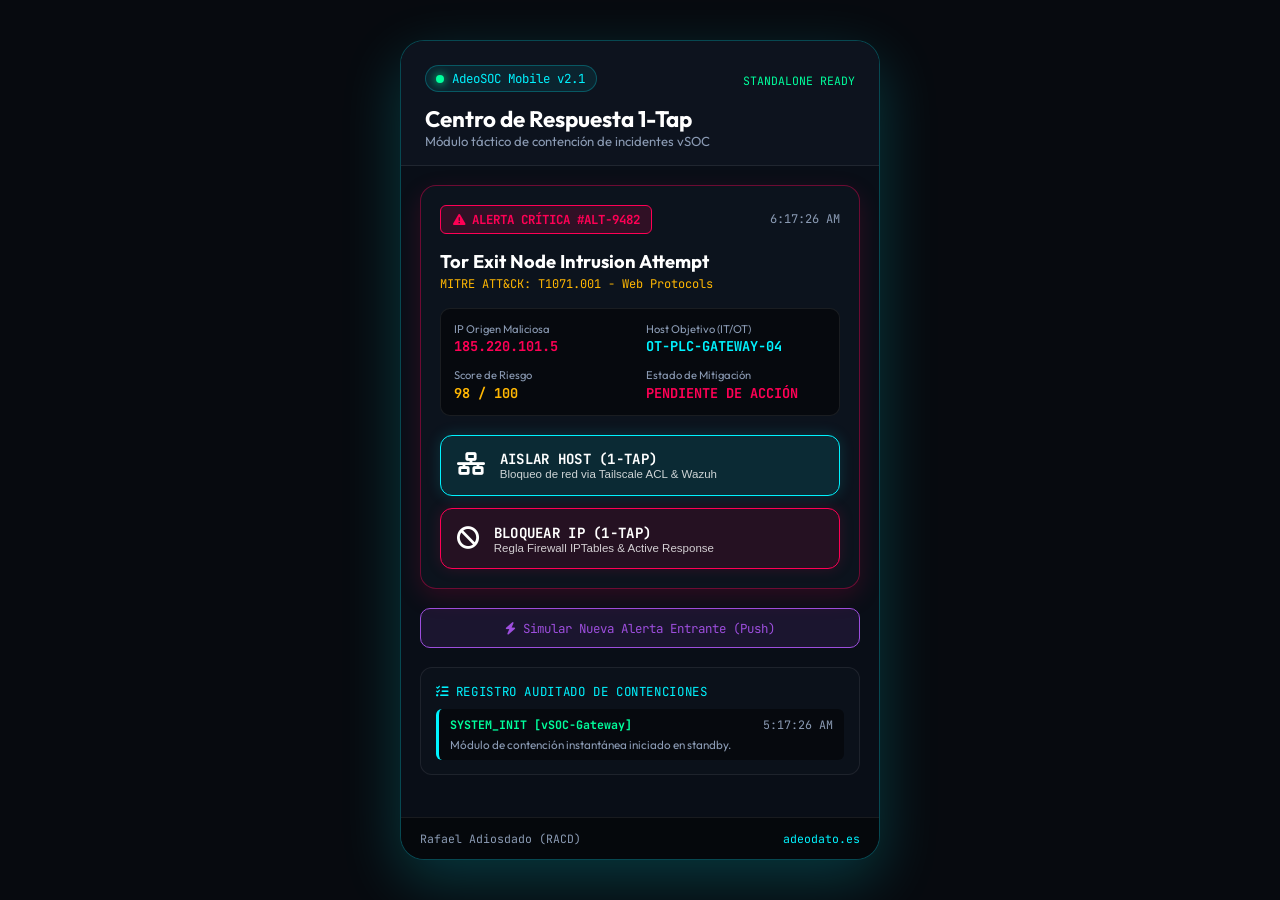
==== AdeoSOC_Simulador_1Tap.html @ 911e6d50 "Añadir Simulador Táctico 1-Tap AdeoSOC standalone a la web pública" ====
<!DOCTYPE html>
<html lang="es">
<head>
  <meta charset="UTF-8">
  <meta name="viewport" content="width=device-width, initial-scale=1.0">
  <title>AdeoSOC | Simulador Táctico de Contención 1-Tap</title>
  <link rel="preconnect" href="https://fonts.googleapis.com">
  <link rel="preconnect" href="https://fonts.gstatic.com" crossorigin>
  <link href="https://fonts.googleapis.com/css2?family=JetBrains+Mono:wght@400;500;700&family=Outfit:wght@400;500;600;700&display=swap" rel="stylesheet">
  <link rel="stylesheet" href="https://cdnjs.cloudflare.com/ajax/libs/font-awesome/6.4.0/css/all.min.css">
  <style>
    :root {
      --bg-dark: #070a0f;
      --bg-card: rgba(14, 20, 31, 0.9);
      --bg-card-hover: rgba(22, 32, 50, 0.95);
      --primary-cyan: #00f3ff;
      --accent-green: #00ff9d;
      --accent-alert: #ff0055;
      --accent-warning: #ffb703;
      --accent-purple: #9d4edd;
      --text-main: #f0f4f8;
      --text-muted: #8b9bb4;
      --border-cyber: rgba(0, 243, 255, 0.25);
      --glass-border: rgba(255, 255, 255, 0.08);
      --font-sans: 'Outfit', sans-serif;
      --font-mono: 'JetBrains Mono', monospace;
    }

    * {
      margin: 0;
      padding: 0;
      box-sizing: border-box;
    }

    body {
      background-color: var(--bg-dark);
      color: var(--text-main);
      font-family: var(--font-sans);
      min-height: 100vh;
      display: flex;
      justify-content: center;
      align-items: center;
      padding: 1.5rem 1rem;
    }

    .mono {
      font-family: var(--font-mono);
    }

    .simulator-container {
      width: 100%;
      max-width: 480px;
      background: #090e17;
      border: 1px solid var(--border-cyber);
      box-shadow: 0 20px 60px rgba(0, 243, 255, 0.2);
      border-radius: 24px;
      overflow: hidden;
      display: flex;
      flex-direction: column;
      min-height: 820px;
    }

    /* Header */
    .app-header {
      padding: 1.5rem 1.5rem 1rem;
      background: rgba(14, 20, 31, 0.95);
      border-bottom: 1px solid var(--glass-border);
    }

    .header-top {
      display: flex;
      justify-content: space-between;
      align-items: center;
      margin-bottom: 0.8rem;
    }

    .brand-badge {
      display: flex;
      align-items: center;
      gap: 0.5rem;
      font-size: 0.78rem;
      color: var(--primary-cyan);
      background: rgba(0, 243, 255, 0.08);
      padding: 0.25rem 0.65rem;
      border-radius: 20px;
      border: 1px solid var(--border-cyber);
    }

    .status-pulse {
      width: 8px;
      height: 8px;
      border-radius: 50%;
      background: var(--accent-green);
      box-shadow: 0 0 10px var(--accent-green);
      animation: pulse 2s infinite;
    }

    @keyframes pulse {
      0% { transform: scale(0.95); opacity: 1; }
      50% { transform: scale(1.1); opacity: 0.7; }
      100% { transform: scale(0.95); opacity: 1; }
    }

    .api-status {
      font-size: 0.72rem;
      color: var(--accent-green);
    }

    .app-title {
      font-size: 1.4rem;
      font-weight: 700;
      color: #fff;
    }

    .app-subtitle {
      font-size: 0.82rem;
      color: var(--text-muted);
    }

    /* Body */
    .app-body {
      padding: 1.2rem;
      flex: 1;
      display: flex;
      flex-direction: column;
      gap: 1.2rem;
      overflow-y: auto;
    }

    /* Alert Card */
    .alert-card {
      background: var(--bg-card);
      border: 1px solid rgba(255, 0, 85, 0.4);
      border-radius: 16px;
      padding: 1.2rem;
      box-shadow: 0 8px 25px rgba(255, 0, 85, 0.15);
      position: relative;
      transition: all 0.3s ease;
    }

    .alert-header {
      display: flex;
      justify-content: space-between;
      align-items: center;
      margin-bottom: 1rem;
    }

    .badge-critical {
      background: rgba(255, 0, 85, 0.15);
      color: var(--accent-alert);
      border: 1px solid var(--accent-alert);
      padding: 0.3rem 0.7rem;
      border-radius: 6px;
      font-weight: 700;
      font-size: 0.78rem;
      font-family: var(--font-mono);
    }

    .alert-time {
      font-size: 0.75rem;
      color: var(--text-muted);
    }

    .threat-type-box {
      margin-bottom: 1rem;
    }

    .threat-name {
      font-size: 1.15rem;
      color: #fff;
      font-weight: 700;
      margin-bottom: 0.2rem;
    }

    .threat-mitre {
      font-size: 0.75rem;
      color: var(--accent-warning);
    }

    .threat-metrics {
      display: grid;
      grid-template-columns: repeat(2, 1fr);
      gap: 0.8rem;
      margin-bottom: 1.2rem;
      background: rgba(5, 8, 12, 0.8);
      padding: 0.8rem;
      border-radius: 10px;
      border: 1px solid var(--glass-border);
    }

    .metric {
      display: flex;
      flex-direction: column;
    }

    .metric .label {
      font-size: 0.7rem;
      color: var(--text-muted);
    }

    .metric .val {
      font-size: 0.85rem;
      font-weight: 700;
      margin-top: 0.1rem;
    }

    .val.danger { color: var(--accent-alert); }
    .val.primary { color: var(--primary-cyan); }
    .val.risk { color: var(--accent-warning); }
    .val.status { color: var(--accent-green); }

    /* 1-Tap Action Buttons */
    .action-buttons-grid {
      display: flex;
      flex-direction: column;
      gap: 0.8rem;
    }

    .btn-action {
      display: flex;
      align-items: center;
      gap: 0.9rem;
      padding: 0.9rem 1rem;
      border-radius: 12px;
      border: 1px solid transparent;
      cursor: pointer;
      transition: all 0.25s cubic-bezier(0.16, 1, 0.3, 1);
      text-align: left;
      position: relative;
      overflow: hidden;
    }

    .btn-isolate {
      background: rgba(0, 243, 255, 0.1);
      border-color: var(--primary-cyan);
      color: #fff;
      box-shadow: 0 0 15px rgba(0, 243, 255, 0.15);
    }

    .btn-isolate:hover {
      background: var(--primary-cyan);
      color: #070a0f;
      transform: translateY(-2px);
      box-shadow: 0 0 25px rgba(0, 243, 255, 0.4);
    }

    .btn-block-ip {
      background: rgba(255, 0, 85, 0.1);
      border-color: var(--accent-alert);
      color: #fff;
      box-shadow: 0 0 15px rgba(255, 0, 85, 0.15);
    }

    .btn-block-ip:hover {
      background: var(--accent-alert);
      color: #fff;
      transform: translateY(-2px);
      box-shadow: 0 0 25px rgba(255, 0, 85, 0.4);
    }

    .btn-icon {
      font-size: 1.4rem;
    }

    .btn-text {
      display: flex;
      flex-direction: column;
    }

    .btn-title {
      font-size: 0.88rem;
      font-weight: 700;
      font-family: var(--font-mono);
      letter-spacing: 0.02em;
    }

    .btn-sub {
      font-size: 0.72rem;
      opacity: 0.8;
    }

    /* Trigger New Alert Box */
    .trigger-box {
      text-align: center;
    }

    .btn-trigger {
      width: 100%;
      padding: 0.65rem;
      background: rgba(157, 78, 221, 0.12);
      border: 1px solid var(--accent-purple);
      color: var(--accent-purple);
      border-radius: 10px;
      font-size: 0.78rem;
      cursor: pointer;
      transition: all 0.2s;
    }

    .btn-trigger:hover {
      background: var(--accent-purple);
      color: #fff;
    }

    /* Execution Banner */
    .execution-banner {
      background: rgba(0, 255, 157, 0.12);
      border: 1px solid var(--accent-green);
      padding: 0.8rem 1rem;
      border-radius: 10px;
      display: flex;
      align-items: center;
      gap: 0.8rem;
      animation: slideIn 0.3s cubic-bezier(0.16, 1, 0.3, 1);
    }

    @keyframes slideIn {
      from { opacity: 0; transform: translateY(-10px); }
      to { opacity: 1; transform: translateY(0); }
    }

    .exec-icon {
      font-size: 1.4rem;
      color: var(--accent-green);
    }

    .exec-title {
      font-size: 0.85rem;
      font-weight: 700;
      color: var(--accent-green);
      font-family: var(--font-mono);
    }

    .exec-desc {
      font-size: 0.75rem;
      color: var(--text-main);
    }

    /* Audit Section */
    .audit-section {
      background: rgba(14, 20, 31, 0.5);
      border: 1px solid var(--glass-border);
      border-radius: 12px;
      padding: 0.9rem;
    }

    .section-title {
      font-size: 0.78rem;
      color: var(--primary-cyan);
      margin-bottom: 0.6rem;
      text-transform: uppercase;
      letter-spacing: 0.05em;
    }

    .audit-logs-list {
      display: flex;
      flex-direction: column;
      gap: 0.5rem;
      max-height: 180px;
      overflow-y: auto;
    }

    .log-item {
      background: rgba(5, 8, 12, 0.8);
      padding: 0.5rem 0.7rem;
      border-radius: 6px;
      border-left: 3px solid var(--primary-cyan);
      font-size: 0.73rem;
    }

    .log-item-header {
      display: flex;
      justify-content: space-between;
      margin-bottom: 0.2rem;
      font-family: var(--font-mono);
    }

    .log-action {
      font-weight: 700;
      color: var(--accent-green);
    }

    .log-time {
      color: var(--text-muted);
    }

    .log-details {
      color: var(--text-muted);
    }

    /* Footer */
    .app-footer {
      padding: 0.8rem;
      background: #05080c;
      border-top: 1px solid var(--glass-border);
      text-align: center;
      font-size: 0.72rem;
      color: var(--text-muted);
      display: flex;
      justify-content: space-between;
      align-items: center;
      padding: 0.8rem 1.2rem;
    }

    .app-footer a {
      color: var(--primary-cyan);
      text-decoration: none;
    }
  </style>
</head>
<body>

  <div class="simulator-container">

    <!-- Header -->
    <header class="app-header">
      <div class="header-top">
        <div class="brand-badge">
          <span class="status-pulse"></span>
          <span class="mono">AdeoSOC Mobile v2.1</span>
        </div>
        <div class="header-right">
          <span class="api-status mono" id="api-status">STANDALONE READY</span>
        </div>
      </div>
      <h1 class="app-title">Centro de Respuesta 1-Tap</h1>
      <p class="app-subtitle">Módulo táctico de contención de incidentes vSOC</p>
    </header>

    <!-- Main Body -->
    <main class="app-body">
      
      <section class="alert-card" id="alert-card">
        <div class="alert-header">
          <span class="badge-critical"><i class="fa-solid fa-triangle-exclamation"></i> ALERTA CRÍTICA #<span id="alert-id">ALT-9482</span></span>
          <span class="alert-time mono" id="alert-time">--:--:--</span>
        </div>

        <div class="threat-type-box">
          <h2 class="threat-name" id="threat-name">Tor Exit Node Intrusion Attempt</h2>
          <div class="threat-mitre mono" id="threat-mitre">MITRE ATT&CK: T1071.001 - Web Protocols</div>
        </div>

        <div class="threat-metrics">
          <div class="metric">
            <span class="label">IP Origen Maliciosa</span>
            <span class="val mono danger" id="threat-ip">185.220.101.5</span>
          </div>
          <div class="metric">
            <span class="label">Host Objetivo (IT/OT)</span>
            <span class="val mono primary" id="threat-host">OT-PLC-GATEWAY-04</span>
          </div>
          <div class="metric">
            <span class="label">Score de Riesgo</span>
            <span class="val mono risk" id="threat-risk">98 / 100</span>
          </div>
          <div class="metric">
            <span class="label">Estado de Mitigación</span>
            <span class="val mono status" id="threat-status">PENDIENTE DE ACCIÓN</span>
          </div>
        </div>

        <!-- 1-TAP ACTION BUTTONS -->
        <div class="action-buttons-grid">
          <button class="btn-action btn-isolate" id="btn-isolate" onclick="executeContainment('isolate')">
            <div class="btn-icon"><i class="fa-solid fa-network-wired"></i></div>
            <div class="btn-text">
              <span class="btn-title">AISLAR HOST (1-TAP)</span>
              <span class="btn-sub">Bloqueo de red via Tailscale ACL & Wazuh</span>
            </div>
          </button>

          <button class="btn-action btn-block-ip" id="btn-block-ip" onclick="executeContainment('block-ip')">
            <div class="btn-icon"><i class="fa-solid fa-ban"></i></div>
            <div class="btn-text">
              <span class="btn-title">BLOQUEAR IP (1-TAP)</span>
              <span class="btn-sub">Regla Firewall IPTables & Active Response</span>
            </div>
          </button>
        </div>
      </section>

      <!-- Trigger New Incident Test Control -->
      <div class="trigger-box">
        <button class="btn-trigger mono" onclick="triggerNewAlert()">
          <i class="fa-solid fa-bolt"></i> Simular Nueva Alerta Entrante (Push)
        </button>
      </div>

      <!-- Execution Feedback Banner -->
      <div class="execution-banner" id="execution-banner" style="display: none;">
        <div class="exec-icon"><i class="fa-solid fa-circle-check"></i></div>
        <div class="exec-info">
          <div class="exec-title" id="exec-title">Contención Ejecutada en 0.38s</div>
          <div class="exec-desc" id="exec-desc">Aislamiento aplicado con éxito en Wazuh & Tailscale.</div>
        </div>
      </div>

      <!-- Live Audit Log Section -->
      <section class="audit-section">
        <div class="section-title mono">
          <i class="fa-solid fa-list-check"></i> Registro Auditado de Contenciones
        </div>
        <div class="audit-logs-list" id="audit-logs-list">
          <!-- Injected via JavaScript -->
        </div>
      </section>

    </main>

    <!-- Footer -->
    <footer class="app-footer mono">
      <span>Rafael Adiosdado (RACD)</span>
      <a href="https://adeodato.es" target="_blank">adeodato.es</a>
    </footer>

  </div>

  <script>
    // Standalone Interactive State Data
    let currentAlert = {
      alert_id: "ALT-9482",
      severity: "CRITICAL",
      source_ip: "185.220.101.5",
      target_host: "OT-PLC-GATEWAY-04",
      threat_type: "Tor Exit Node Intrusion Attempt",
      mitre_technique: "T1071.001 - Web Protocols",
      risk_score: 98,
      timestamp: new Date().toLocaleTimeString(),
      status: "UNHANDLED"
    };

    let auditLogs = [
      {
        id: "LOG-1001",
        timestamp: new Date(Date.now() - 3600000).toLocaleTimeString(),
        action: "SYSTEM_INIT",
        target: "vSOC-Gateway",
        operator: "SYSTEM",
        details: "Módulo de contención instantánea iniciado en standby."
      }
    ];

    const threatCatalog = [
      {
        threat_type: "Ransomware Outbreak Attempt",
        mitre_technique: "T1486 - Data Encrypted for Impact",
        target_host: "FINANCE-SRV-01",
        source_ip: "192.168.1.104",
        risk_score: 99
      },
      {
        threat_type: "Unauthorised SSH Brute-Force",
        mitre_technique: "T1110 - Brute Force",
        target_host: "LINUX-PROD-DB",
        source_ip: "45.142.214.88",
        risk_score: 94
      },
      {
        threat_type: "Modbus PLC Abnormal Command Ingress",
        mitre_technique: "T0855 - Unauthorized Command Message",
        target_host: "OT-SCADA-PLC-02",
        source_ip: "10.0.4.15",
        risk_score: 97
      }
    ];

    document.addEventListener('DOMContentLoaded', () => {
      renderAlert();
      renderLogs();
    });

    function renderAlert() {
      document.getElementById('alert-id').innerText = currentAlert.alert_id;
      document.getElementById('alert-time').innerText = currentAlert.timestamp;
      document.getElementById('threat-name').innerText = currentAlert.threat_type;
      document.getElementById('threat-mitre').innerText = `MITRE ATT&CK: ${currentAlert.mitre_technique}`;
      document.getElementById('threat-ip').innerText = currentAlert.source_ip;
      document.getElementById('threat-host').innerText = currentAlert.target_host;
      document.getElementById('threat-risk').innerText = `${currentAlert.risk_score} / 100`;

      const statusElem = document.getElementById('threat-status');
      const cardElem = document.getElementById('alert-card');

      if (currentAlert.status === 'CONTAINED_ISOLATED') {
        statusElem.innerText = 'HOST AISLADO (CONTENIDO)';
        statusElem.style.color = 'var(--accent-green)';
        cardElem.style.borderColor = 'var(--accent-green)';
      } else if (currentAlert.status === 'CONTAINED_IP_BLOCKED') {
        statusElem.innerText = 'IP BLOQUEADA (CONTENIDA)';
        statusElem.style.color = 'var(--accent-green)';
        cardElem.style.borderColor = 'var(--accent-green)';
      } else {
        statusElem.innerText = 'PENDIENTE DE ACCIÓN';
        statusElem.style.color = 'var(--accent-alert)';
        cardElem.style.borderColor = 'rgba(255, 0, 85, 0.4)';
      }
    }

    function executeContainment(type) {
      const ms = Math.floor(Math.random() * 150) + 280;
      let actionName = '';
      let detailsMsg = '';

      if (type === 'isolate') {
        actionName = 'ISOLATE_HOST';
        detailsMsg = `Aislamiento de red aplicado via Tailscale ACL & Wazuh Lock a ${currentAlert.target_host} en ${ms}ms.`;
        currentAlert.status = 'CONTAINED_ISOLATED';
      } else {
        actionName = 'BLOCK_IP';
        detailsMsg = `Regla Firewall IPTables & Wazuh Active Response enviada para bloquear la IP ${currentAlert.source_ip} en ${ms}ms.`;
        currentAlert.status = 'CONTAINED_IP_BLOCKED';
      }

      const newLog = {
        id: `LOG-${auditLogs.length + 1001}`,
        timestamp: new Date().toLocaleTimeString(),
        action: actionName,
        target: type === 'isolate' ? currentAlert.target_host : currentAlert.source_ip,
        operator: 'Analista (AdeoSOC HUD 1-Tap)',
        details: detailsMsg
      };

      auditLogs.unshift(newLog);
      renderAlert();
      renderLogs();

      showBanner(actionName, detailsMsg, ms);
    }

    function showBanner(action, msg, ms) {
      const banner = document.getElementById('execution-banner');
      const title = document.getElementById('exec-title');
      const desc = document.getElementById('exec-desc');

      title.innerText = `✅ ${action} Completado en ${ms}ms`;
      desc.innerText = msg;

      banner.style.display = 'flex';
      setTimeout(() => {
        banner.style.display = 'none';
      }, 5000);
    }

    function triggerNewAlert() {
      const item = threatCatalog[Math.floor(Math.random() * threatCatalog.length)];
      currentAlert = {
        alert_id: `ALT-${Math.floor(Math.random() * 9000) + 1000}`,
        severity: "CRITICAL",
        source_ip: item.source_ip,
        target_host: item.target_host,
        threat_type: item.threat_type,
        mitre_technique: item.mitre_technique,
        risk_score: item.risk_score,
        timestamp: new Date().toLocaleTimeString(),
        status: "UNHANDLED"
      };

      document.getElementById('execution-banner').style.display = 'none';
      renderAlert();
    }

    function renderLogs() {
      const logsList = document.getElementById('audit-logs-list');
      logsList.innerHTML = '';

      auditLogs.forEach(log => {
        const item = document.createElement('div');
        item.className = 'log-item';
        item.innerHTML = `
          <div class="log-item-header">
            <span class="log-action">${log.action} [${log.target}]</span>
            <span class="log-time">${log.timestamp}</span>
          </div>
          <div class="log-details">${log.details}</div>
        `;
        logsList.appendChild(item);
      });
    }
  </script>
</body>
</html>
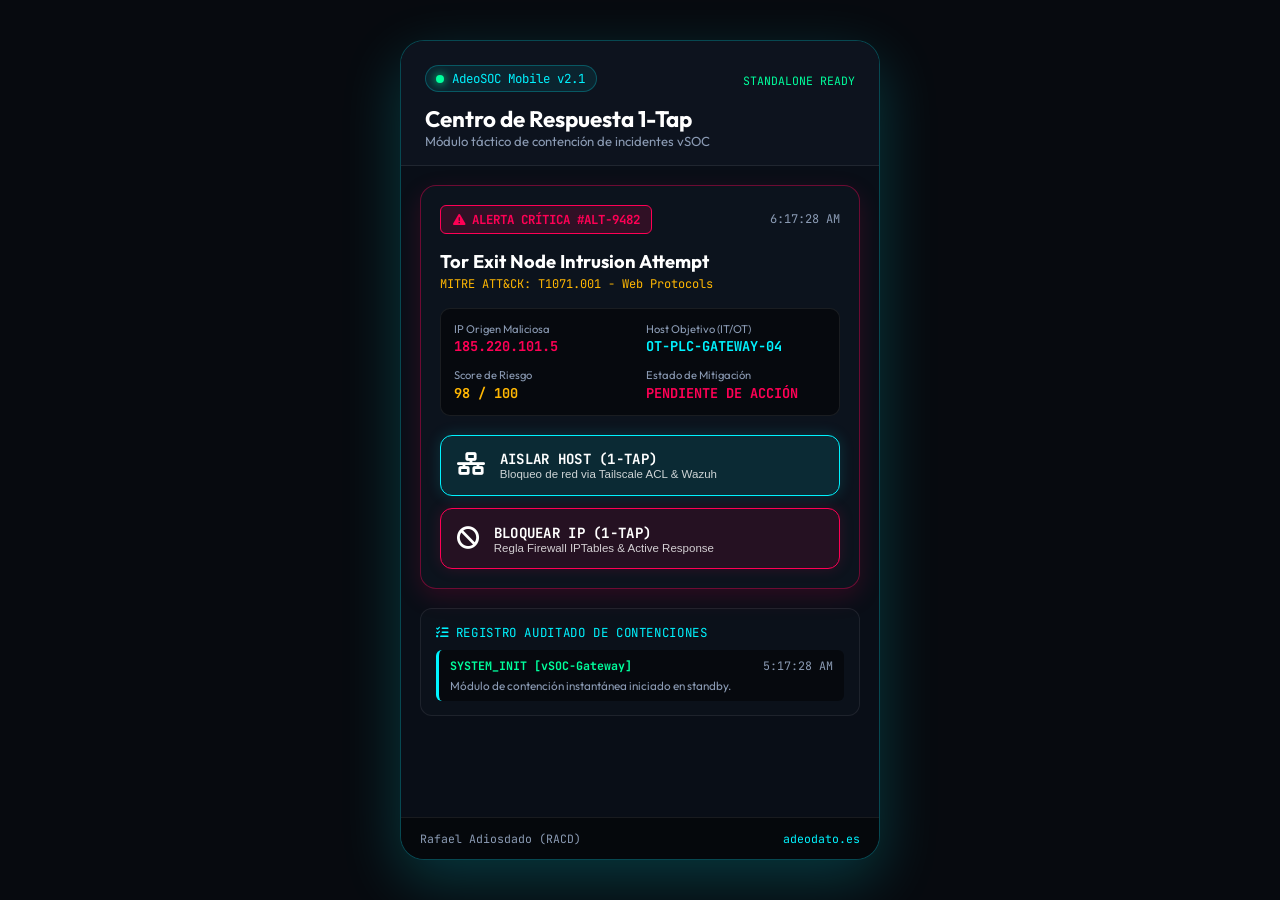
==== commit 0856e432: "Hero logo, terminal+simulador AdeoSOC sincronizados y ajustes de marca - Logo grande en el hero y na" ====
--- a/AdeoSOC_Simulador_1Tap.html
+++ b/AdeoSOC_Simulador_1Tap.html
@@ -279,28 +279,6 @@
       opacity: 0.8;
     }
 
-    /* Trigger New Alert Box */
-    .trigger-box {
-      text-align: center;
-    }
-
-    .btn-trigger {
-      width: 100%;
-      padding: 0.65rem;
-      background: rgba(157, 78, 221, 0.12);
-      border: 1px solid var(--accent-purple);
-      color: var(--accent-purple);
-      border-radius: 10px;
-      font-size: 0.78rem;
-      cursor: pointer;
-      transition: all 0.2s;
-    }
-
-    .btn-trigger:hover {
-      background: var(--accent-purple);
-      color: #fff;
-    }
-
     /* Execution Banner */
     .execution-banner {
       background: rgba(0, 255, 157, 0.12);
@@ -478,13 +456,6 @@
           </button>
         </div>
       </section>
-
-      <!-- Trigger New Incident Test Control -->
-      <div class="trigger-box">
-        <button class="btn-trigger mono" onclick="triggerNewAlert()">
-          <i class="fa-solid fa-bolt"></i> Simular Nueva Alerta Entrante (Push)
-        </button>
-      </div>
 
       <!-- Execution Feedback Banner -->
       <div class="execution-banner" id="execution-banner" style="display: none;">
@@ -567,19 +538,42 @@
     document.addEventListener('DOMContentLoaded', () => {
       renderAlert();
       renderLogs();
+
+      window.addEventListener('message', (e) => {
+        if (e.data && e.data.type === 'ADEO_TRIGGER_ALERT') {
+          triggerNewAlert();
+        } else if (e.data && e.data.type === 'ADEO_RESET') {
+          resetAlert();
+        }
+      });
     });
 
     function renderAlert() {
-      document.getElementById('alert-id').innerText = currentAlert.alert_id;
+      const cardElem = document.getElementById('alert-card');
+      const statusElem = document.getElementById('threat-status');
+      const badge = document.querySelector('#alert-card .badge-critical');
+
+      if (currentAlert.status === 'CLEARED') {
+        badge.innerHTML = '<i class="fa-solid fa-shield-halved"></i> SISTEMA NORMAL <span id="alert-id" style="display:none;"></span>';
+        document.getElementById('alert-time').innerText = currentAlert.timestamp;
+        document.getElementById('threat-name').innerText = 'SISTEMA NORMAL · SIN ALERTAS ACTIVAS';
+        document.getElementById('threat-mitre').innerText = 'Estado de vigilancia vSOC en curso.';
+        document.getElementById('threat-ip').innerText = '---';
+        document.getElementById('threat-host').innerText = '---';
+        document.getElementById('threat-risk').innerText = '0 / 100';
+        statusElem.innerText = 'SIN ALERTAS ACTIVAS';
+        statusElem.style.color = 'var(--accent-green)';
+        cardElem.style.borderColor = 'var(--accent-green)';
+        return;
+      }
+
+      badge.innerHTML = `<i class="fa-solid fa-triangle-exclamation"></i> ALERTA CRÍTICA #<span id="alert-id">${currentAlert.alert_id}</span>`;
       document.getElementById('alert-time').innerText = currentAlert.timestamp;
       document.getElementById('threat-name').innerText = currentAlert.threat_type;
       document.getElementById('threat-mitre').innerText = `MITRE ATT&CK: ${currentAlert.mitre_technique}`;
       document.getElementById('threat-ip').innerText = currentAlert.source_ip;
       document.getElementById('threat-host').innerText = currentAlert.target_host;
       document.getElementById('threat-risk').innerText = `${currentAlert.risk_score} / 100`;
-
-      const statusElem = document.getElementById('threat-status');
-      const cardElem = document.getElementById('alert-card');
 
       if (currentAlert.status === 'CONTAINED_ISOLATED') {
         statusElem.innerText = 'HOST AISLADO (CONTENIDO)';
@@ -596,6 +590,22 @@
       }
     }
 
+    function resetAlert() {
+      currentAlert = {
+        alert_id: "---",
+        severity: "CLEARED",
+        source_ip: "---",
+        target_host: "---",
+        threat_type: "SISTEMA NORMAL",
+        mitre_technique: "Vigilancia activa",
+        risk_score: 0,
+        timestamp: new Date().toLocaleTimeString(),
+        status: "CLEARED"
+      };
+      document.getElementById('execution-banner').style.display = 'none';
+      renderAlert();
+    }
+
     function executeContainment(type) {
       const ms = Math.floor(Math.random() * 150) + 280;
       let actionName = '';
@@ -625,6 +635,10 @@
       renderLogs();
 
       showBanner(actionName, detailsMsg, ms);
+
+      if (window.parent && window.parent !== window) {
+        window.parent.postMessage({ type: 'ADEO_CONTAINMENT', action: actionName, details: detailsMsg, ms: ms }, '*');
+      }
     }
 
     function showBanner(action, msg, ms) {
@@ -657,6 +671,10 @@
 
       document.getElementById('execution-banner').style.display = 'none';
       renderAlert();
+
+      if (window.parent && window.parent !== window) {
+        window.parent.postMessage({ type: 'ADEO_ALERT_INGESTED', alertId: currentAlert.alert_id, threatType: currentAlert.threat_type }, '*');
+      }
     }
 
     function renderLogs() {
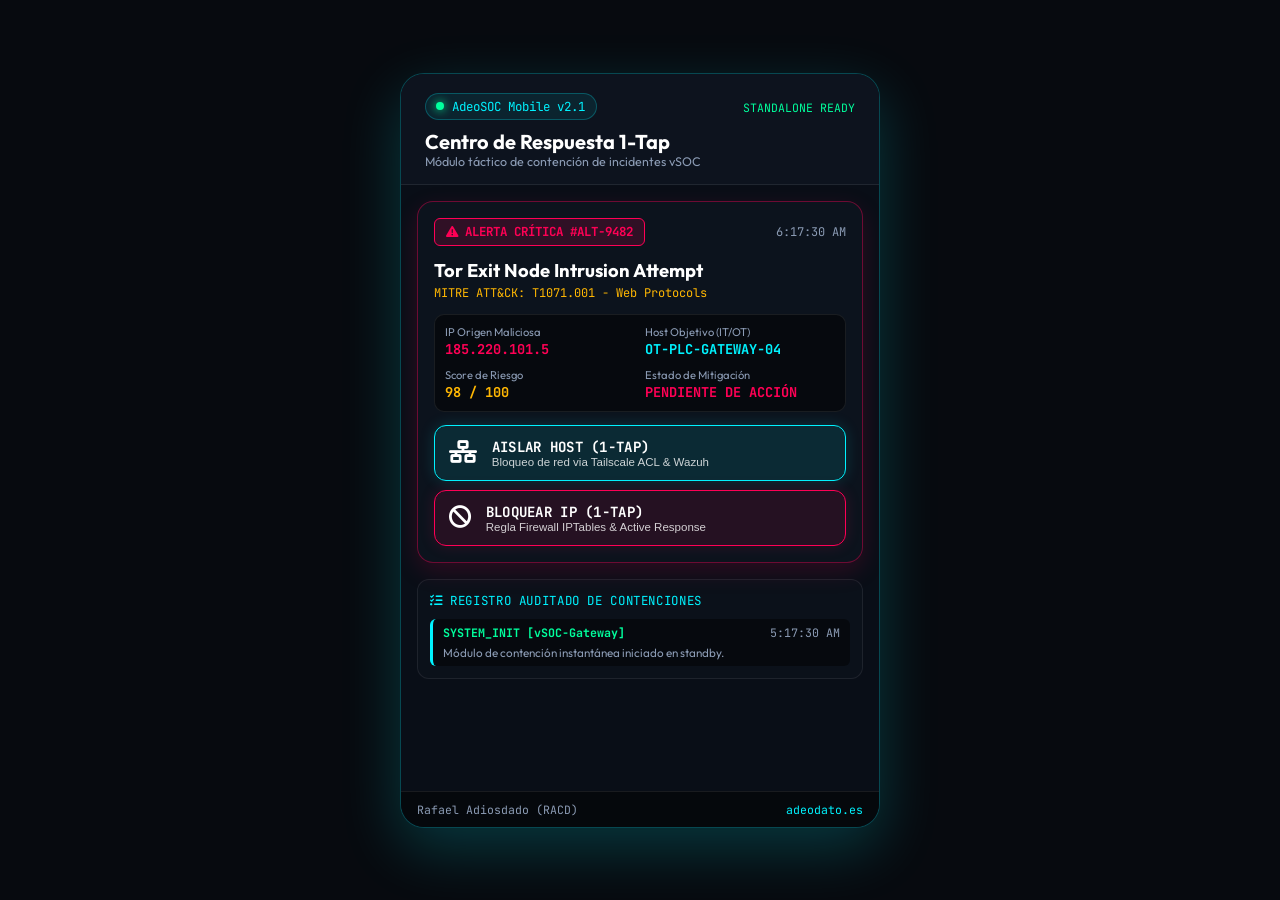
==== commit 92599843: "Simulador AdeoSOC compacto: encaja completo y letras a tamano original - Layout interno del HUD mas " ====
--- a/AdeoSOC_Simulador_1Tap.html
+++ b/AdeoSOC_Simulador_1Tap.html
@@ -40,7 +40,7 @@
       display: flex;
       justify-content: center;
       align-items: center;
-      padding: 1.5rem 1rem;
+      padding: 1rem;
     }
 
     .mono {
@@ -57,12 +57,12 @@
       overflow: hidden;
       display: flex;
       flex-direction: column;
-      min-height: 820px;
+      min-height: 755px;
     }
 
     /* Header */
     .app-header {
-      padding: 1.5rem 1.5rem 1rem;
+      padding: 1.2rem 1.5rem 0.9rem;
       background: rgba(14, 20, 31, 0.95);
       border-bottom: 1px solid var(--glass-border);
     }
@@ -71,7 +71,7 @@
       display: flex;
       justify-content: space-between;
       align-items: center;
-      margin-bottom: 0.8rem;
+      margin-bottom: 0.6rem;
     }
 
     .brand-badge {
@@ -107,23 +107,23 @@
     }
 
     .app-title {
-      font-size: 1.4rem;
+      font-size: 1.25rem;
       font-weight: 700;
       color: #fff;
     }
 
     .app-subtitle {
-      font-size: 0.82rem;
+      font-size: 0.78rem;
       color: var(--text-muted);
     }
 
     /* Body */
     .app-body {
-      padding: 1.2rem;
+      padding: 1rem;
       flex: 1;
       display: flex;
       flex-direction: column;
-      gap: 1.2rem;
+      gap: 1rem;
       overflow-y: auto;
     }
 
@@ -132,7 +132,7 @@
       background: var(--bg-card);
       border: 1px solid rgba(255, 0, 85, 0.4);
       border-radius: 16px;
-      padding: 1.2rem;
+      padding: 1rem;
       box-shadow: 0 8px 25px rgba(255, 0, 85, 0.15);
       position: relative;
       transition: all 0.3s ease;
@@ -142,7 +142,7 @@
       display: flex;
       justify-content: space-between;
       align-items: center;
-      margin-bottom: 1rem;
+      margin-bottom: 0.8rem;
     }
 
     .badge-critical {
@@ -162,7 +162,7 @@
     }
 
     .threat-type-box {
-      margin-bottom: 1rem;
+      margin-bottom: 0.8rem;
     }
 
     .threat-name {
@@ -180,10 +180,10 @@
     .threat-metrics {
       display: grid;
       grid-template-columns: repeat(2, 1fr);
-      gap: 0.8rem;
-      margin-bottom: 1.2rem;
+      gap: 0.6rem;
+      margin-bottom: 0.8rem;
       background: rgba(5, 8, 12, 0.8);
-      padding: 0.8rem;
+      padding: 0.6rem;
       border-radius: 10px;
       border: 1px solid var(--glass-border);
     }
@@ -213,14 +213,14 @@
     .action-buttons-grid {
       display: flex;
       flex-direction: column;
-      gap: 0.8rem;
+      gap: 0.6rem;
     }
 
     .btn-action {
       display: flex;
       align-items: center;
       gap: 0.9rem;
-      padding: 0.9rem 1rem;
+      padding: 0.75rem 0.9rem;
       border-radius: 12px;
       border: 1px solid transparent;
       cursor: pointer;
@@ -318,7 +318,7 @@
       background: rgba(14, 20, 31, 0.5);
       border: 1px solid var(--glass-border);
       border-radius: 12px;
-      padding: 0.9rem;
+      padding: 0.75rem;
     }
 
     .section-title {
@@ -332,14 +332,14 @@
     .audit-logs-list {
       display: flex;
       flex-direction: column;
-      gap: 0.5rem;
-      max-height: 180px;
+      gap: 0.4rem;
+      max-height: 150px;
       overflow-y: auto;
     }
 
     .log-item {
       background: rgba(5, 8, 12, 0.8);
-      padding: 0.5rem 0.7rem;
+      padding: 0.4rem 0.6rem;
       border-radius: 6px;
       border-left: 3px solid var(--primary-cyan);
       font-size: 0.73rem;
@@ -367,7 +367,7 @@
 
     /* Footer */
     .app-footer {
-      padding: 0.8rem;
+      padding: 0.6rem;
       background: #05080c;
       border-top: 1px solid var(--glass-border);
       text-align: center;
@@ -376,7 +376,7 @@
       display: flex;
       justify-content: space-between;
       align-items: center;
-      padding: 0.8rem 1.2rem;
+      padding: 0.6rem 1rem;
     }
 
     .app-footer a {
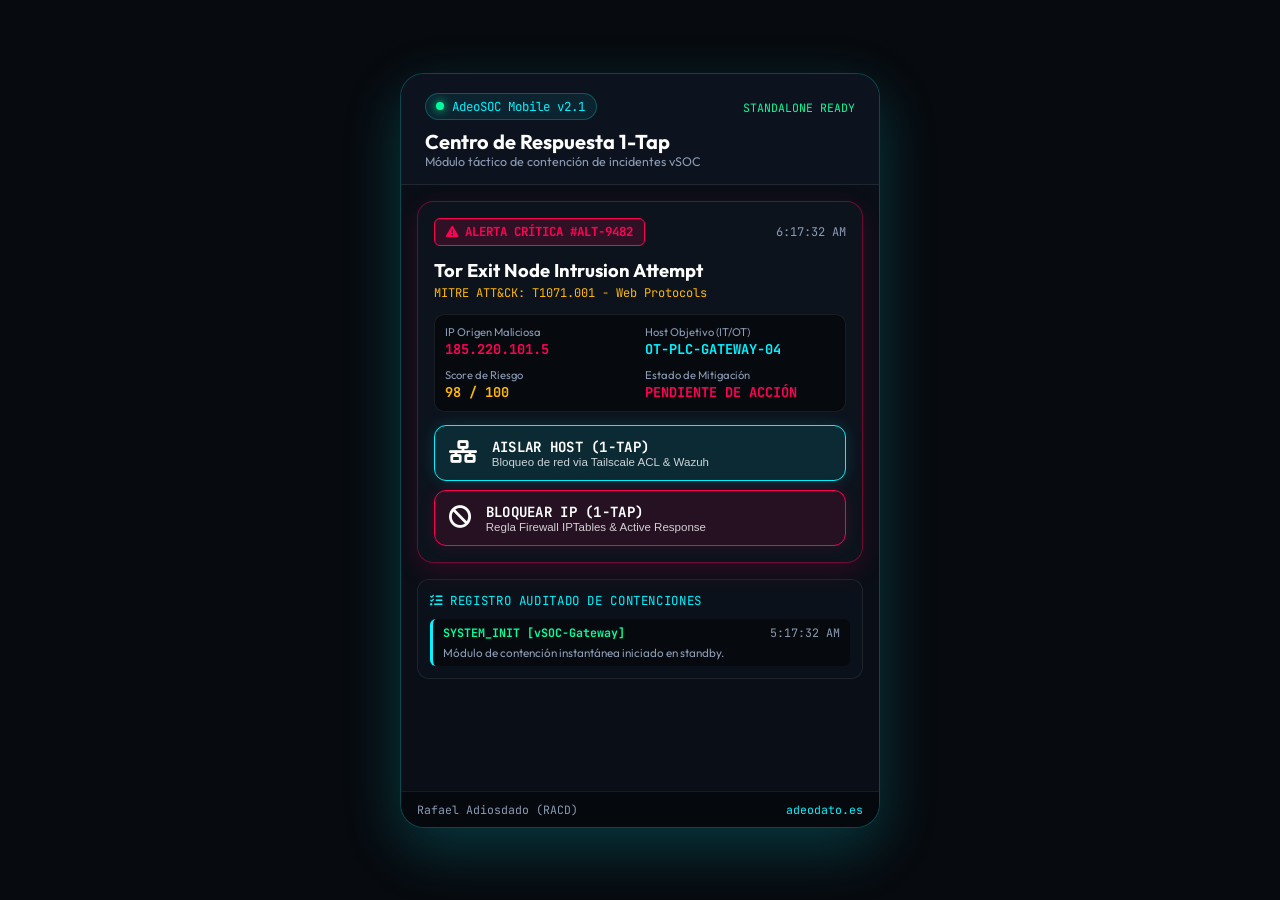
==== commit 3a82bd0c: "Quita dependencia de Cloudflare: Font Awesome autoalojado y formulario de contacto por AJAX Font Awe" ====
--- a/AdeoSOC_Simulador_1Tap.html
+++ b/AdeoSOC_Simulador_1Tap.html
@@ -7,7 +7,7 @@
   <link rel="preconnect" href="https://fonts.googleapis.com">
   <link rel="preconnect" href="https://fonts.gstatic.com" crossorigin>
   <link href="https://fonts.googleapis.com/css2?family=JetBrains+Mono:wght@400;500;700&family=Outfit:wght@400;500;600;700&display=swap" rel="stylesheet">
-  <link rel="stylesheet" href="https://cdnjs.cloudflare.com/ajax/libs/font-awesome/6.4.0/css/all.min.css">
+  <link rel="stylesheet" href="vendor/fontawesome/css/all.min.css">
   <style>
     :root {
       --bg-dark: #070a0f;
